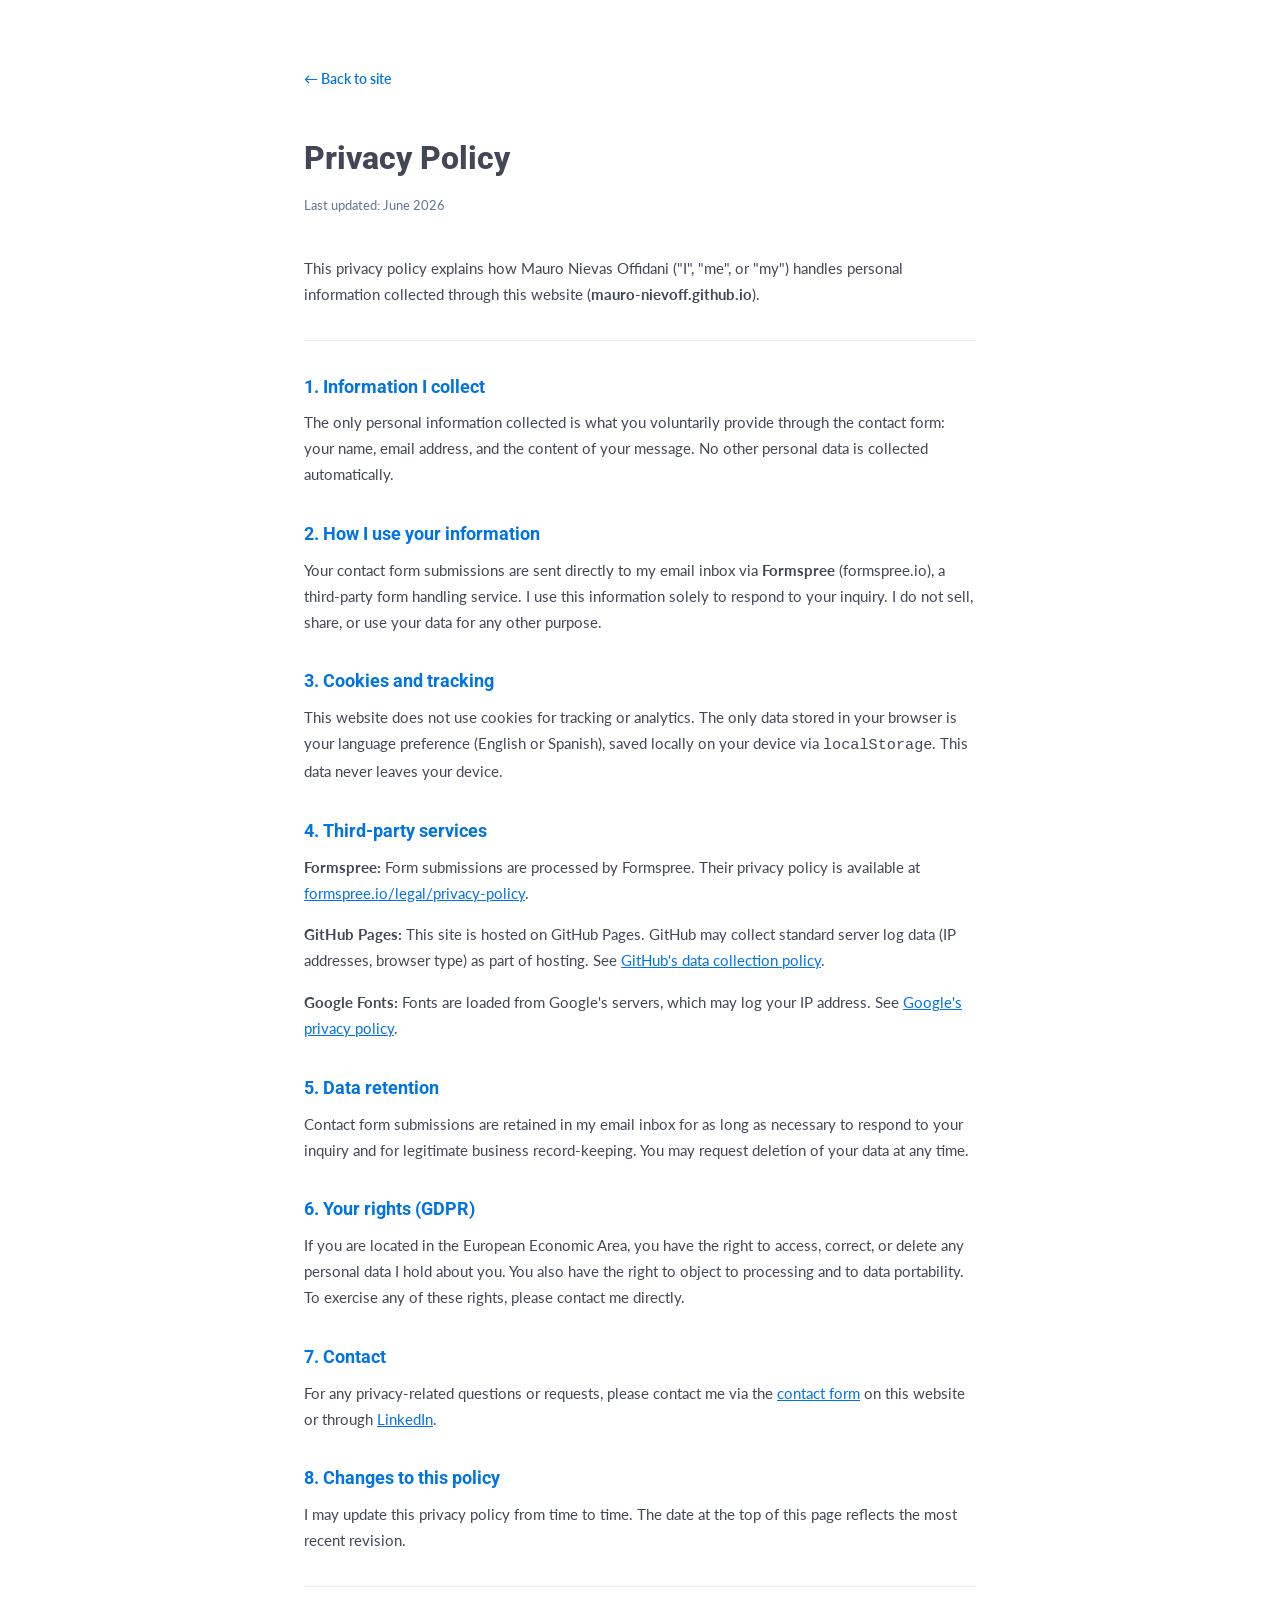
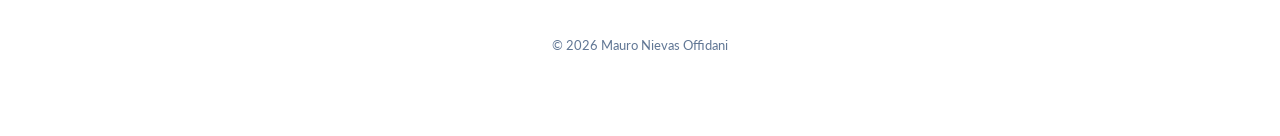
==== privacy.html @ cb55ce03 "Favicon, OG tags, privacy policy, hamburger menu, form light blue, flip on tap mobile only, remove s" ====
<!DOCTYPE html>
<html lang="en">
<head>
  <meta charset="UTF-8" />
  <meta name="viewport" content="width=device-width, initial-scale=1.0" />
  <title>Privacy Policy — Mauro Nievas Offidani</title>
  <link rel="icon" type="image/svg+xml" href="data:image/svg+xml,<svg xmlns='http://www.w3.org/2000/svg' viewBox='0 0 64 64'><rect width='64' height='64' rx='12' fill='%230073E5'/><text x='50%25' y='54%25' dominant-baseline='middle' text-anchor='middle' font-family='Georgia,serif' font-weight='800' font-size='42' fill='white'>M</text></svg>">
  <link rel="preconnect" href="https://fonts.googleapis.com" />
  <link rel="preconnect" href="https://fonts.gstatic.com" crossorigin />
  <link href="https://fonts.googleapis.com/css2?family=Roboto:wght@400,500,700,800&family=Lato:wght@300,400,700&display=swap" rel="stylesheet" />
  <style>
    *, *::before, *::after { box-sizing: border-box; margin: 0; padding: 0; }
    :root {
      --blue: #0073E5;
      --blue-pale: #E7EFFF;
      --dark: #434656;
      --muted: #617795;
      --white: #FFFFFF;
    }
    body {
      font-family: 'Lato', sans-serif;
      color: var(--dark);
      background: var(--white);
      line-height: 1.7;
    }
    .container {
      max-width: 720px;
      margin: 0 auto;
      padding: 4rem 1.5rem 5rem;
    }
    .back-link {
      display: inline-flex;
      align-items: center;
      gap: 0.4rem;
      font-size: 0.85rem;
      font-weight: 600;
      color: var(--blue);
      text-decoration: none;
      margin-bottom: 2.5rem;
    }
    .back-link:hover { text-decoration: underline; }
    h1 {
      font-family: 'Roboto', sans-serif;
      font-size: 2rem;
      font-weight: 800;
      color: var(--dark);
      margin-bottom: 0.5rem;
    }
    .updated {
      font-size: 0.82rem;
      color: var(--muted);
      margin-bottom: 2.5rem;
    }
    h2 {
      font-family: 'Roboto', sans-serif;
      font-size: 1.1rem;
      font-weight: 700;
      color: var(--blue);
      margin-top: 2rem;
      margin-bottom: 0.5rem;
    }
    p { margin-bottom: 1rem; color: var(--dark); font-size: 0.95rem; }
    a { color: var(--blue); }
    .divider {
      border: none;
      border-top: 1px solid var(--blue-pale);
      margin: 2rem 0;
    }
    .footer {
      text-align: center;
      font-size: 0.8rem;
      color: var(--muted);
      margin-top: 3rem;
    }
  </style>
</head>
<body>
  <div class="container">
    <a class="back-link" href="/">← Back to site</a>

    <h1>Privacy Policy</h1>
    <p class="updated">Last updated: June 2026</p>

    <p>This privacy policy explains how Mauro Nievas Offidani ("I", "me", or "my") handles personal information collected through this website (<strong>mauro-nievoff.github.io</strong>).</p>

    <hr class="divider">

    <h2>1. Information I collect</h2>
    <p>The only personal information collected is what you voluntarily provide through the contact form: your name, email address, and the content of your message. No other personal data is collected automatically.</p>

    <h2>2. How I use your information</h2>
    <p>Your contact form submissions are sent directly to my email inbox via <strong>Formspree</strong> (formspree.io), a third-party form handling service. I use this information solely to respond to your inquiry. I do not sell, share, or use your data for any other purpose.</p>

    <h2>3. Cookies and tracking</h2>
    <p>This website does not use cookies for tracking or analytics. The only data stored in your browser is your language preference (English or Spanish), saved locally on your device via <code>localStorage</code>. This data never leaves your device.</p>

    <h2>4. Third-party services</h2>
    <p><strong>Formspree:</strong> Form submissions are processed by Formspree. Their privacy policy is available at <a href="https://formspree.io/legal/privacy-policy" target="_blank">formspree.io/legal/privacy-policy</a>.</p>
    <p><strong>GitHub Pages:</strong> This site is hosted on GitHub Pages. GitHub may collect standard server log data (IP addresses, browser type) as part of hosting. See <a href="https://docs.github.com/en/pages/getting-started-with-github-pages/about-github-pages#data-collection" target="_blank">GitHub's data collection policy</a>.</p>
    <p><strong>Google Fonts:</strong> Fonts are loaded from Google's servers, which may log your IP address. See <a href="https://policies.google.com/privacy" target="_blank">Google's privacy policy</a>.</p>

    <h2>5. Data retention</h2>
    <p>Contact form submissions are retained in my email inbox for as long as necessary to respond to your inquiry and for legitimate business record-keeping. You may request deletion of your data at any time.</p>

    <h2>6. Your rights (GDPR)</h2>
    <p>If you are located in the European Economic Area, you have the right to access, correct, or delete any personal data I hold about you. You also have the right to object to processing and to data portability. To exercise any of these rights, please contact me directly.</p>

    <h2>7. Contact</h2>
    <p>For any privacy-related questions or requests, please contact me via the <a href="/#contact">contact form</a> on this website or through <a href="https://www.linkedin.com/in/mauronievasoffidani/" target="_blank">LinkedIn</a>.</p>

    <h2>8. Changes to this policy</h2>
    <p>I may update this privacy policy from time to time. The date at the top of this page reflects the most recent revision.</p>

    <hr class="divider">
    <div class="footer">© 2026 Mauro Nievas Offidani</div>
  </div>
</body>
</html>
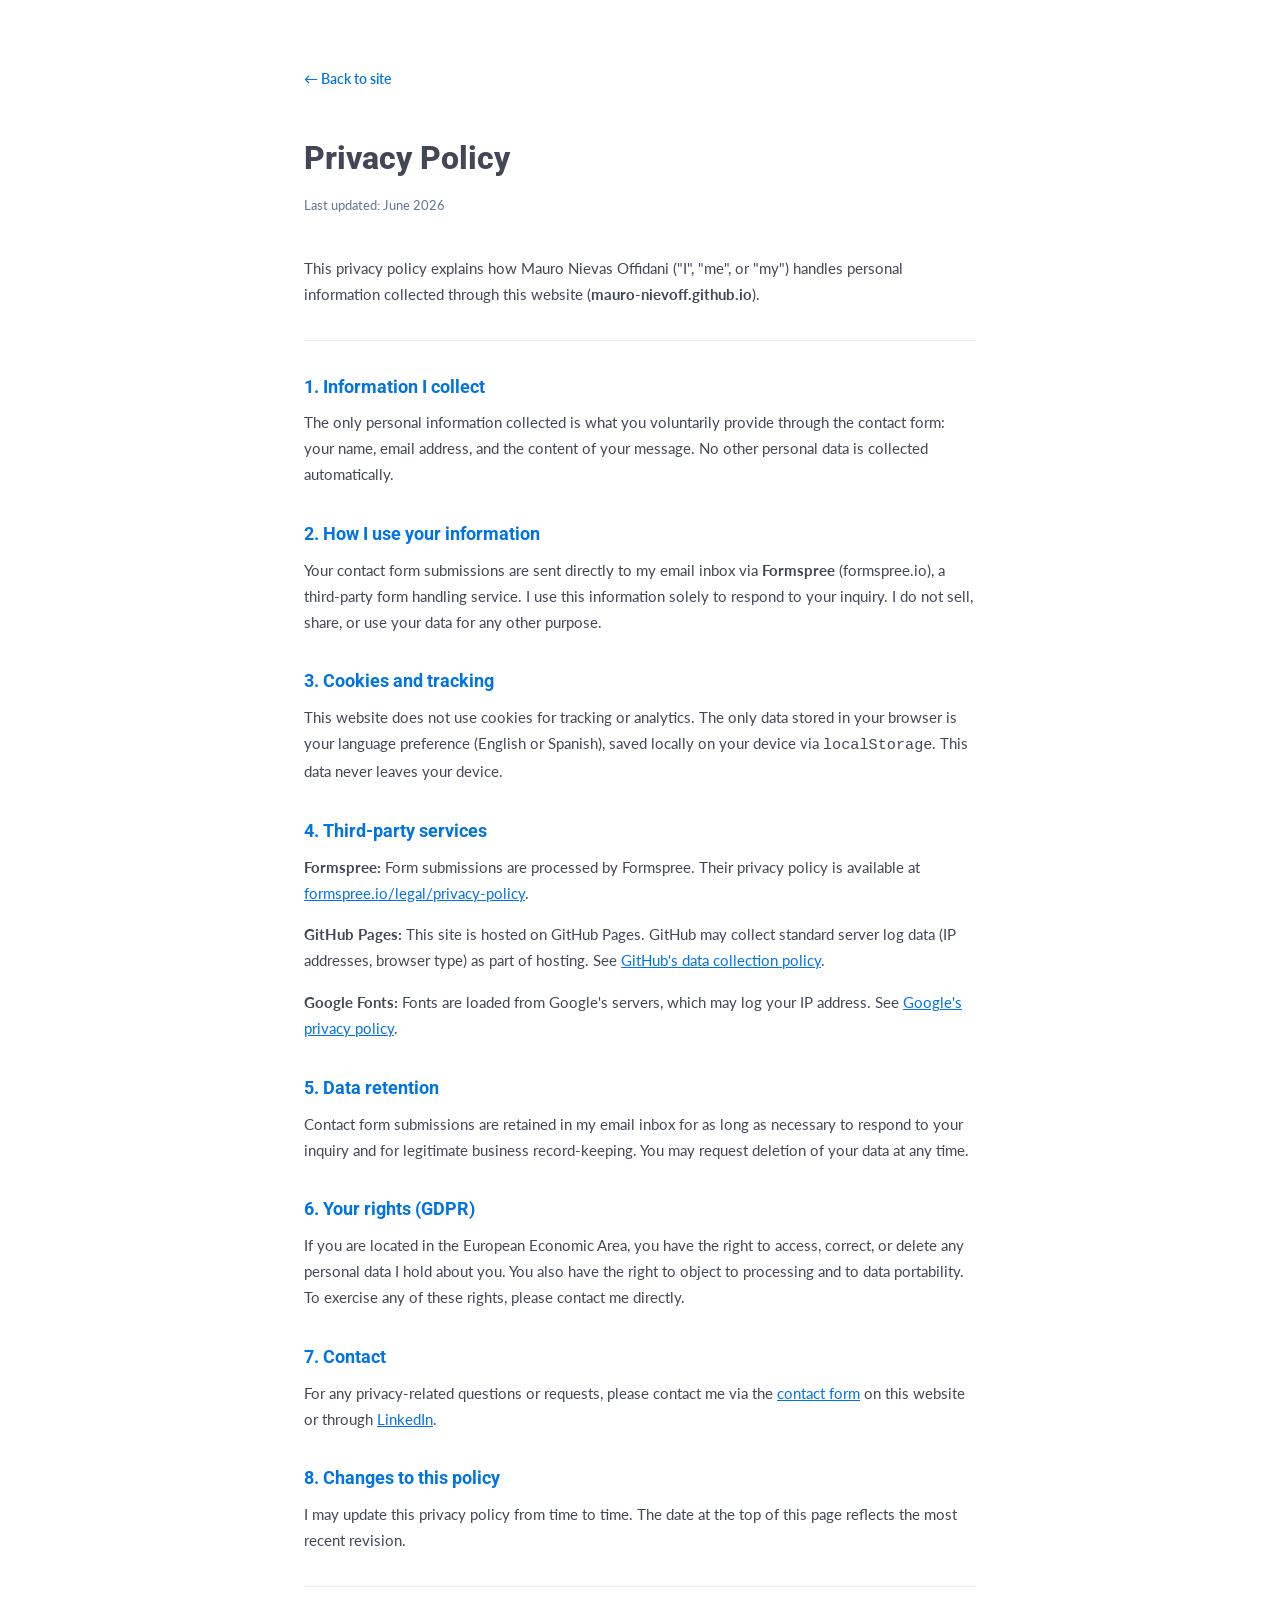
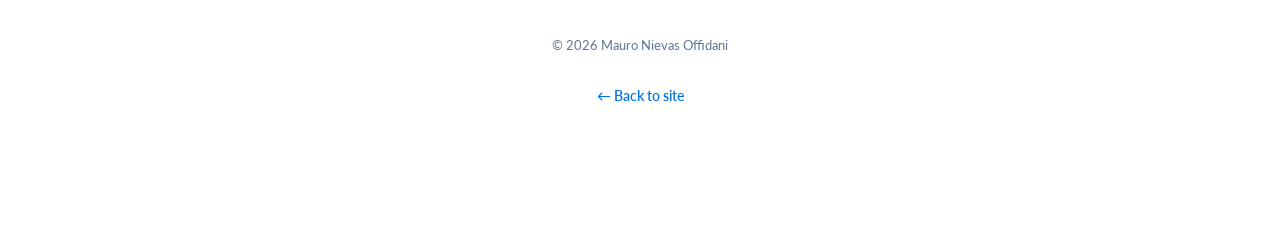
==== commit b223b9a5: "Fix bold in bio, favicon white circle, automations size, back-to-top CTA, call button text, privacy " ====
--- a/privacy.html
+++ b/privacy.html
@@ -113,6 +113,9 @@
 
     <hr class="divider">
     <div class="footer">© 2026 Mauro Nievas Offidani</div>
+    <div style="text-align:center; margin-top: 1.5rem;">
+      <a class="back-link" href="/">← Back to site</a>
+    </div>
   </div>
 </body>
 </html>
